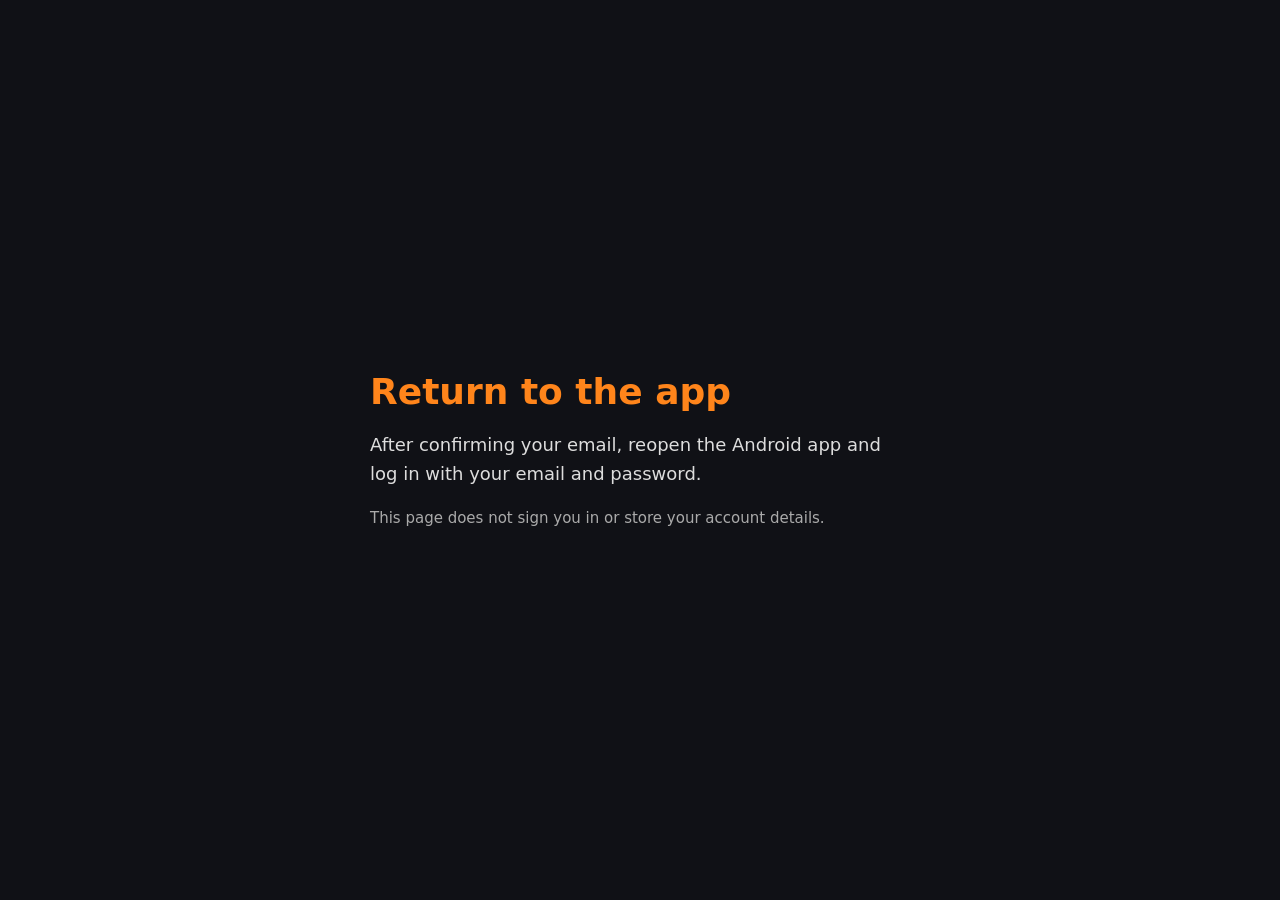
==== docs/index.html @ 3f8cbc19 "Add private confirmation return page for mobile signup" ====
<!doctype html>
<html lang="en">
<head>
  <meta charset="utf-8">
  <meta name="viewport" content="width=device-width,initial-scale=1">
  <meta name="referrer" content="no-referrer">
  <meta http-equiv="Content-Security-Policy" content="default-src 'none'; style-src 'unsafe-inline'; script-src 'self'; base-uri 'none'; form-action 'none'">
  <title>Return to the app</title>
  <script src="return.js"></script>
  <style>
    :root{color-scheme:dark;font:18px/1.6 system-ui,sans-serif;background:#101116;color:#f4f4f5}
    body{margin:0;min-height:100svh;display:grid;place-items:center}
    main{box-sizing:border-box;max-width:34rem;padding:2rem;margin:1rem}
    h1{font-size:2rem;line-height:1.2;margin:0 0 1rem;color:#ff851b}
    p{margin:1rem 0;color:#ddd}small{display:block;color:#aaa}
  </style>
</head>
<body>
  <main>
    <h1 id="heading">Return to the app</h1>
    <p id="message">After confirming your email, reopen the Android app and log in with your email and password.</p>
    <small id="detail">This page does not sign you in or store your account details.</small>
    <noscript><p>For your privacy, close this tab after opening your confirmation link. If the link expired, request a new email.</p></noscript>
  </main>
</body>
</html>
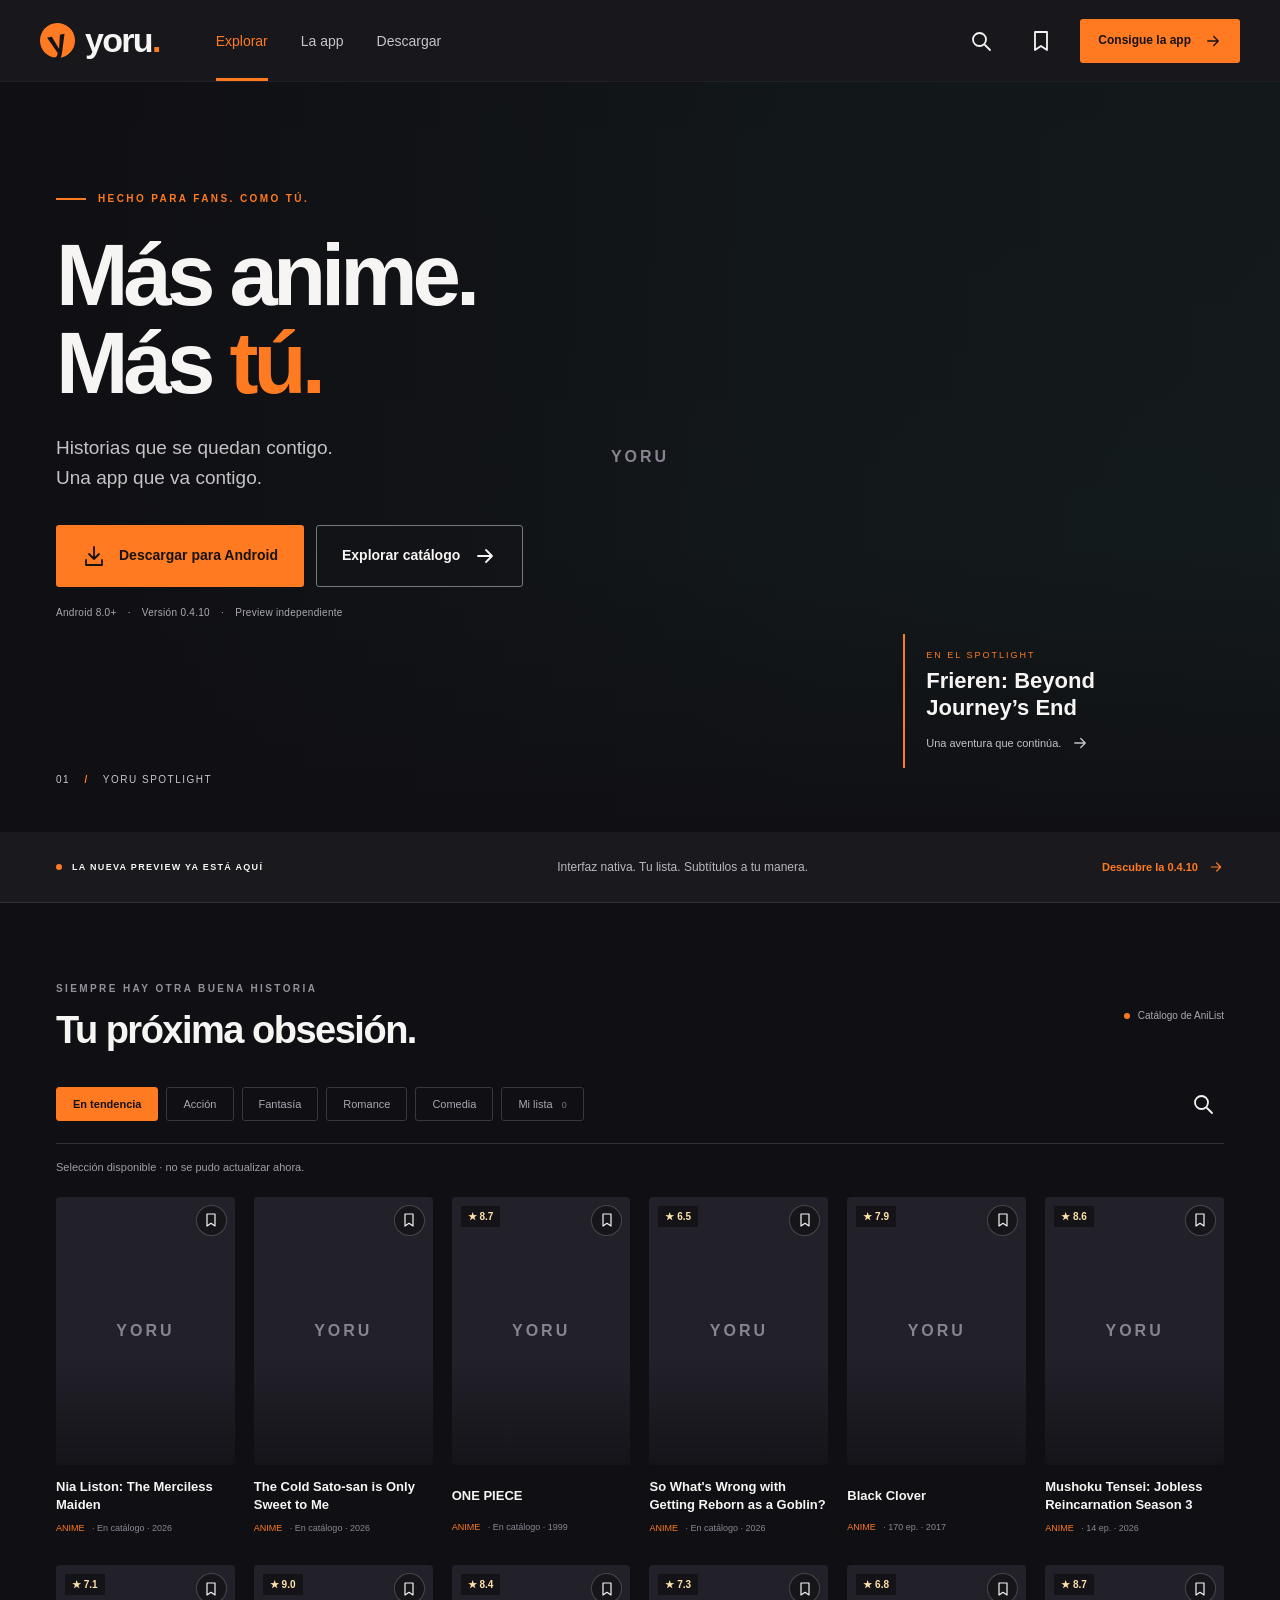
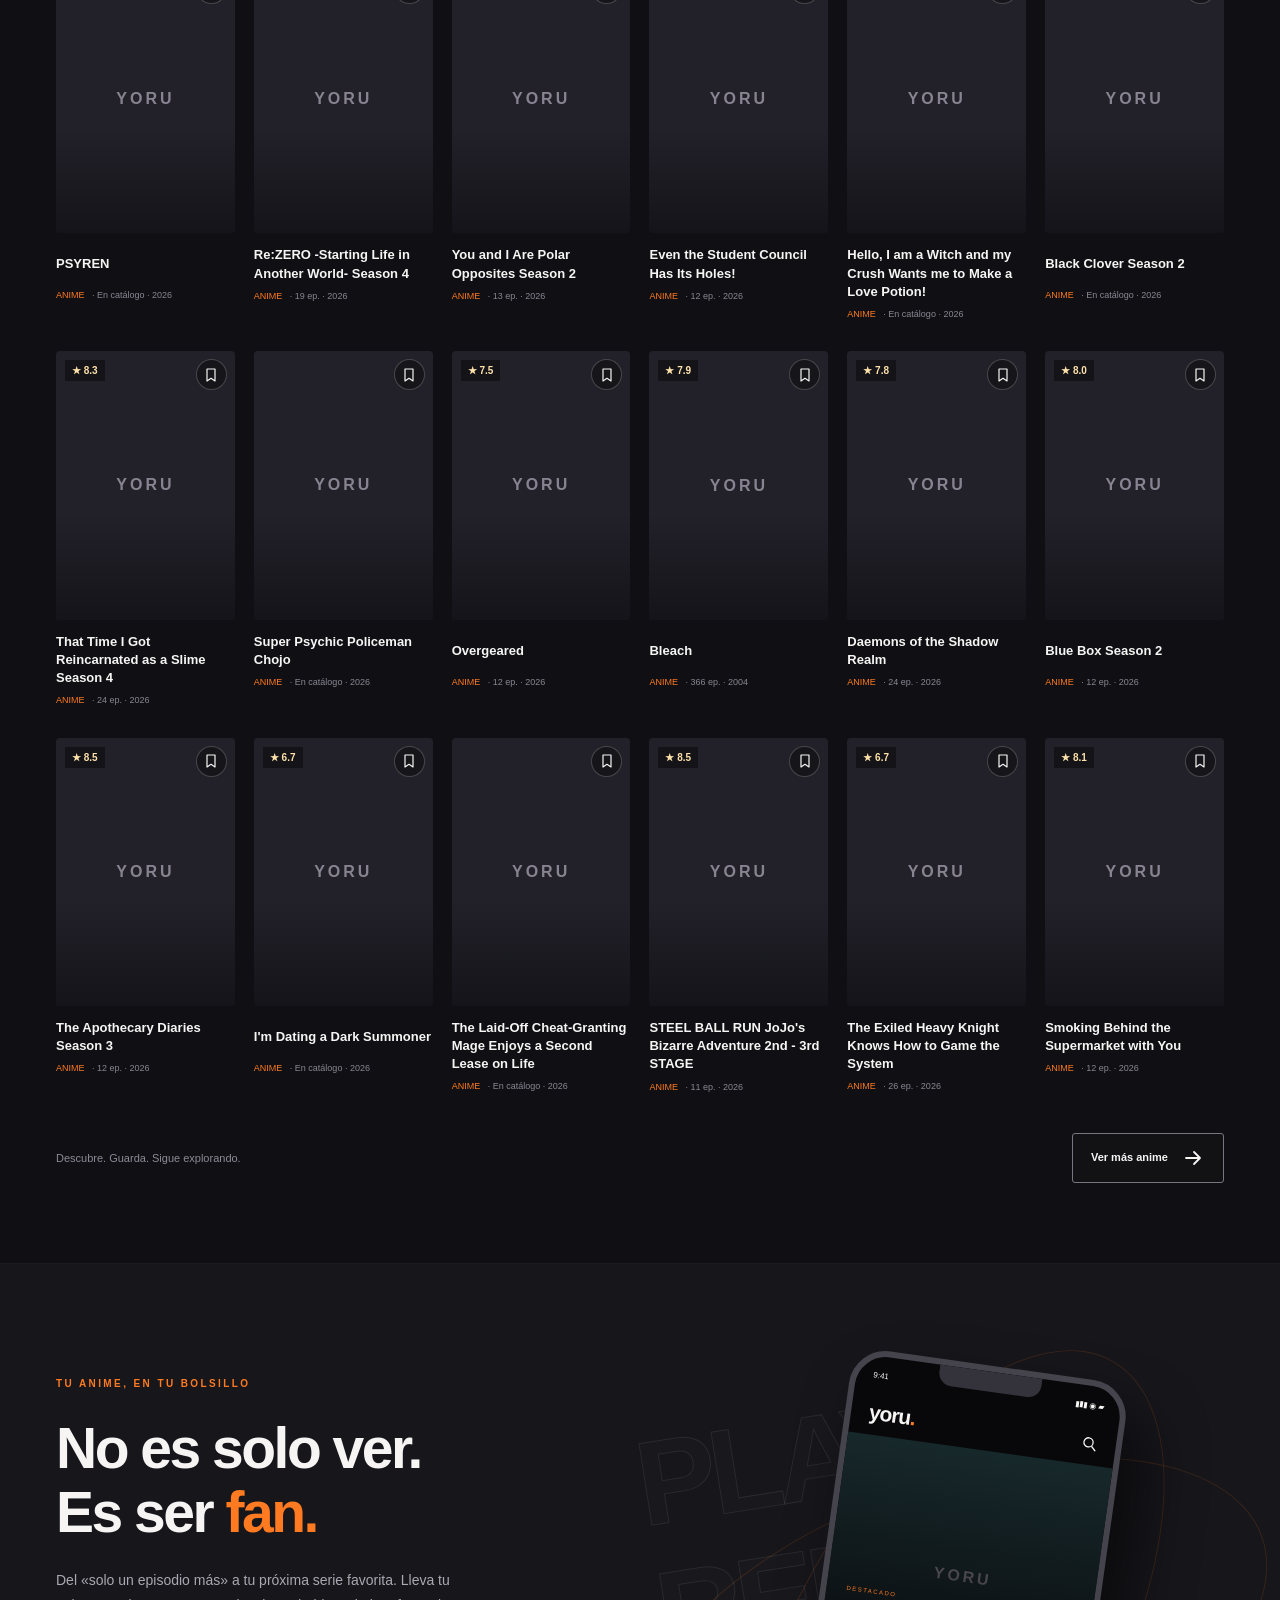
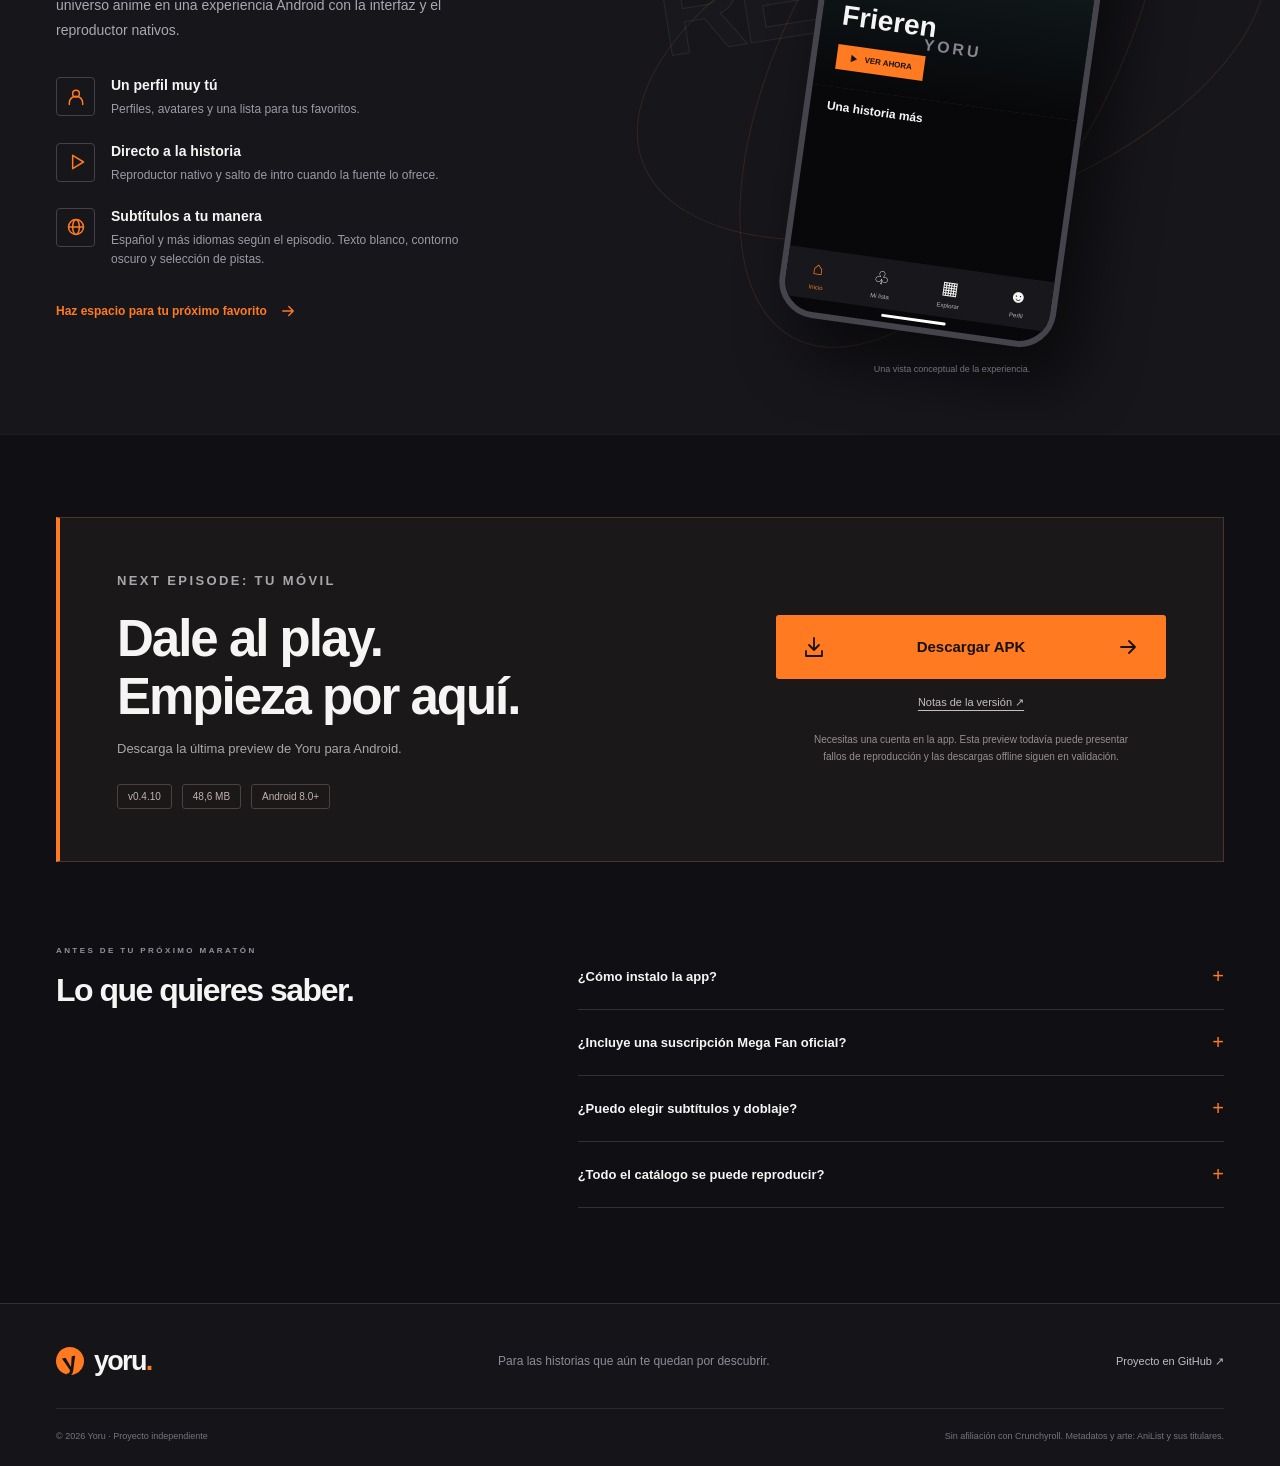
==== commit 497c371b: "Publish Yoru app landing with live catalog and isolated auth return" ====
--- a/docs/index.html
+++ b/docs/index.html
@@ -1,26 +1,24 @@
 <!doctype html>
-<html lang="en">
-<head>
-  <meta charset="utf-8">
-  <meta name="viewport" content="width=device-width,initial-scale=1">
-  <meta name="referrer" content="no-referrer">
-  <meta http-equiv="Content-Security-Policy" content="default-src 'none'; style-src 'unsafe-inline'; script-src 'self'; base-uri 'none'; form-action 'none'">
-  <title>Return to the app</title>
-  <script src="return.js"></script>
-  <style>
-    :root{color-scheme:dark;font:18px/1.6 system-ui,sans-serif;background:#101116;color:#f4f4f5}
-    body{margin:0;min-height:100svh;display:grid;place-items:center}
-    main{box-sizing:border-box;max-width:34rem;padding:2rem;margin:1rem}
-    h1{font-size:2rem;line-height:1.2;margin:0 0 1rem;color:#ff851b}
-    p{margin:1rem 0;color:#ddd}small{display:block;color:#aaa}
-  </style>
-</head>
-<body>
-  <main>
-    <h1 id="heading">Return to the app</h1>
-    <p id="message">After confirming your email, reopen the Android app and log in with your email and password.</p>
-    <small id="detail">This page does not sign you in or store your account details.</small>
-    <noscript><p>For your privacy, close this tab after opening your confirmation link. If the link expired, request a new email.</p></noscript>
-  </main>
-</body>
-</html>
+<html lang="es"><head>
+<meta charset="utf-8"><meta name="viewport" content="width=device-width,initial-scale=1"><meta name="referrer" content="no-referrer">
+<meta http-equiv="Content-Security-Policy" content="default-src 'none'; style-src 'self'; script-src 'self'; img-src 'self' https://s4.anilist.co https://s3.anilist.co; connect-src 'self' https://graphql.anilist.co; base-uri 'none'; form-action 'none'; object-src 'none'">
+<meta name="description" content="Descubre Yoru: catálogo de anime, tus próximas historias y la descarga de la app Android. Una experiencia hecha para fans."><meta name="theme-color" content="#101014">
+<title>Yoru — Más anime. Más tú.</title><script src="return.js?v=4"></script><link rel="stylesheet" href="landing.css?v=1"><script src="landing.js?v=1" defer></script></head><body>
+<svg class="defs" xmlns="http://www.w3.org/2000/svg" aria-hidden="true"><defs>
+<symbol id="arrow" viewBox="0 0 24 24"><path d="M5 12h14M13 6l6 6-6 6"/></symbol><symbol id="download" viewBox="0 0 24 24"><path d="M12 3v12m-5-5 5 5 5-5M4 16v5h16v-5"/></symbol><symbol id="search" viewBox="0 0 24 24"><circle cx="10.5" cy="10.5" r="6.5"/><path d="m16 16 5 5"/></symbol><symbol id="bookmark" viewBox="0 0 24 24"><path d="M6 3h12v18l-6-4-6 4z"/></symbol><symbol id="play" viewBox="0 0 24 24"><path d="m8 4 13 8-13 8z"/></symbol><symbol id="close" viewBox="0 0 24 24"><path d="m6 6 12 12M6 18 18 6"/></symbol><symbol id="globe" viewBox="0 0 24 24"><circle cx="12" cy="12" r="9"/><ellipse cx="12" cy="12" rx="4" ry="9"/><path d="M3 12h18"/></symbol><symbol id="user" viewBox="0 0 24 24"><circle cx="12" cy="8" r="4"/><path d="M4 21v-2a8 8 0 0 1 16 0v2"/></symbol></defs></svg>
+<section id="auth-return" class="auth-return" hidden><a class="brand" href="./"><span class="mark">y</span>yoru<span>.</span></a><h1 id="heading">Return to the app</h1><p id="message">After confirming your email, reopen the Android app and log in with your email and password.</p><small id="detail">This page does not sign you in or store your account details.</small><a class="button primary" href="./">Ir a la web <svg><use href="#arrow"/></svg></a></section>
+<div id="site"><a class="skip" href="#catalogo">Saltar al catálogo</a>
+<header class="topbar"><div class="nav-shell"><a class="brand" href="#inicio" aria-label="Yoru, inicio"><span class="mark">y</span>yoru<span>.</span></a><nav aria-label="Navegación principal"><a class="active" href="#catalogo">Explorar</a><a href="#experiencia">La app</a><a href="#descarga">Descargar</a></nav><div class="nav-actions"><button class="icon-button" id="open-search" aria-label="Buscar anime"><svg><use href="#search"/></svg></button><button class="icon-button" id="open-list" aria-label="Ver mi lista"><svg><use href="#bookmark"/></svg></button><a class="button primary small nav-download" href="#descarga">Consigue la app <svg><use href="#arrow"/></svg></a></div></div></header>
+<main><section class="hero" id="inicio" aria-labelledby="hero-heading"><img id="hero-art" class="hero-art" alt="" fetchpriority="high" hidden><div class="hero-shade"></div><div class="container hero-content"><p class="eyebrow"><span class="orange-line"></span> HECHO PARA FANS. COMO TÚ.</p><h1 id="hero-heading">Más anime.<br>Más <span>tú.</span></h1><p class="hero-copy">Historias que se quedan contigo.<br>Una app que va contigo.</p><div class="hero-actions"><a class="button primary" href="#descarga"><svg><use href="#download"/></svg> Descargar para Android</a><a class="button outline" href="#catalogo">Explorar catálogo <svg><use href="#arrow"/></svg></a></div><p class="hero-note">Android 8.0+ <span>·</span> Versión 0.4.10 <span>·</span> Preview independiente</p></div><button class="featured" id="featured-title" aria-label="Ver anime destacado"><span>EN EL SPOTLIGHT</span><strong id="featured-name">Frieren: Beyond Journey’s End</strong><small>Una aventura que continúa. <svg><use href="#arrow"/></svg></small></button><span class="hero-index" aria-hidden="true">01 <b>/</b> YORU SPOTLIGHT</span></section>
+<div class="release-strip"><div class="container release-inner"><span class="release-label"><i class="dot"></i> LA NUEVA PREVIEW YA ESTÁ AQUÍ</span><span class="release-copy">Interfaz nativa. Tu lista. Subtítulos a tu manera.</span><a href="#descarga">Descubre la 0.4.10 <svg><use href="#arrow"/></svg></a></div></div>
+<section class="container catalog" id="catalogo" aria-labelledby="catalog-heading"><div class="section-top"><div><p class="eyebrow muted">SIEMPRE HAY OTRA BUENA HISTORIA</p><h2 id="catalog-heading">Tu próxima obsesión.</h2></div><span class="live-label"><i class="dot"></i> Catálogo de AniList</span></div><div class="catalog-toolbar"><div class="filters" role="group" aria-label="Filtrar catálogo"><button class="filter selected" data-filter="" aria-pressed="true">En tendencia</button><button class="filter" data-filter="Action" aria-pressed="false">Acción</button><button class="filter" data-filter="Fantasy" aria-pressed="false">Fantasía</button><button class="filter" data-filter="Romance" aria-pressed="false">Romance</button><button class="filter" data-filter="Comedy" aria-pressed="false">Comedia</button><button class="filter" data-filter="saved" aria-pressed="false">Mi lista <span id="saved-count">0</span></button></div><button class="icon-button" id="catalog-search" aria-label="Buscar en el catálogo"><svg><use href="#search"/></svg></button></div>
+<form id="search-form" class="search-bar" hidden role="search"><svg><use href="#search"/></svg><label class="sr-only" for="search-input">Nombre del anime</label><input id="search-input" placeholder="Naruto, Black Clover, tu próximo favorito…" type="search" maxlength="120" autocomplete="off"><button class="button primary small" type="submit">Buscar</button><button class="icon-button" type="button" id="clear-search" aria-label="Cerrar búsqueda"><svg><use href="#close"/></svg></button></form>
+<p id="catalog-status" class="catalog-status" role="status" aria-live="polite">Cargando la selección…</p><div class="anime-grid" id="anime-grid"></div><div class="catalog-bottom"><span>Descubre. Guarda. Sigue explorando.</span><button class="button outline" id="load-more" hidden>Ver más anime <svg><use href="#arrow"/></svg></button></div><noscript><p>Activa JavaScript para explorar el catálogo. Puedes descargar la APK más abajo.</p></noscript></section>
+<section class="app-section" id="experiencia" aria-labelledby="app-heading"><div class="container app-layout"><div class="app-copy"><p class="eyebrow">TU ANIME, EN TU BOLSILLO</p><h2 id="app-heading">No es solo ver.<br>Es ser <span>fan.</span></h2><p>Del «solo un episodio más» a tu próxima serie favorita. Lleva tu universo anime en una experiencia Android con la interfaz y el reproductor nativos.</p><div class="feature-list"><div><span class="feature-icon"><svg><use href="#user"/></svg></span><div><h3>Un perfil muy tú</h3><p>Perfiles, avatares y una lista para tus favoritos.</p></div></div><div><span class="feature-icon"><svg><use href="#play"/></svg></span><div><h3>Directo a la historia</h3><p>Reproductor nativo y salto de intro cuando la fuente lo ofrece.</p></div></div><div><span class="feature-icon"><svg><use href="#globe"/></svg></span><div><h3>Subtítulos a tu manera</h3><p>Español y más idiomas según el episodio. Texto blanco, contorno oscuro y selección de pistas.</p></div></div></div><a class="text-link" href="#descarga">Haz espacio para tu próximo favorito <svg><use href="#arrow"/></svg></a></div>
+<div class="app-visual"><span class="orbit one"></span><span class="orbit two"></span><div class="visual-word" aria-hidden="true">PLAY<br>REPEAT</div><div class="phone"><div class="notch"></div><div class="phone-status"><span>9:41</span><span>▮▮▮ ◉ ▰</span></div><div class="phone-header"><b>yoru<span>.</span></b><svg><use href="#search"/></svg></div><div class="phone-hero"><img id="phone-art" alt="" loading="lazy" hidden><div><small>DESTACADO</small><h3>Frieren</h3><span class="phone-play"><svg><use href="#play"/></svg> VER AHORA</span></div></div><div class="phone-library"><h4>Una historia más</h4><div id="phone-posters"></div></div><div class="phone-nav"><span class="phone-selected">⌂<small>Inicio</small></span><span>♧<small>Mi lista</small></span><span>▦<small>Explorar</small></span><span>☻<small>Perfil</small></span></div><div class="phone-home"></div></div><span class="visual-caption">Una vista conceptual de la experiencia.</span></div></div></section>
+<section class="container download-section" id="descarga" aria-labelledby="download-heading"><div class="download-panel"><div><p class="eyebrow">NEXT EPISODE: TU MÓVIL</p><h2 id="download-heading">Dale al play.<br>Empieza por aquí.</h2><p>Descarga la última preview de Yoru para Android.</p><div class="download-spec"><span>v0.4.10</span><span>48,6 MB</span><span>Android 8.0+</span></div></div><div class="download-actions"><a class="button primary download-apk" href="https://github.com/greenman9909-cmd/Spa-Ripper-Apk-Symbiot/releases/download/v0.4.10-native-preview/Original-UI-AniPM-v0.4.10.apk"><svg><use href="#download"/></svg> Descargar APK <svg><use href="#arrow"/></svg></a><a class="release-link" href="https://github.com/greenman9909-cmd/Spa-Ripper-Apk-Symbiot/releases/tag/v0.4.10-native-preview" target="_blank" rel="noopener noreferrer">Notas de la versión ↗</a><p>Necesitas una cuenta en la app. Esta preview todavía puede presentar fallos de reproducción y las descargas offline siguen en validación.</p></div></div></section>
+<section class="faq container" aria-labelledby="faq-heading"><div><p class="eyebrow muted">ANTES DE TU PRÓXIMO MARATÓN</p><h2 id="faq-heading">Lo que quieres saber.</h2></div><div class="faq-list"><details><summary>¿Cómo instalo la app?<span>+</span></summary><p>Descarga la APK y ábrela desde tu Android. Las versiones anteriores de esta misma preview se pueden actualizar conservando tus datos. La firma es independiente y no sustituye una instalación oficial.</p></details><details><summary>¿Incluye una suscripción Mega Fan oficial?<span>+</span></summary><p>No. Yoru es un proyecto independiente y no concede una suscripción ni beneficios de Crunchyroll. La experiencia de perfiles, listas y reproductor pertenece a esta preview.</p></details><details><summary>¿Puedo elegir subtítulos y doblaje?<span>+</span></summary><p>La app muestra las pistas que proporciona cada fuente. Prefiere hard subs del idioma seleccionado cuando existen y permite pistas separadas. El estilo de los subtítulos incrustados en el vídeo no se puede cambiar.</p></details><details><summary>¿Todo el catálogo se puede reproducir?<span>+</span></summary><p>El catálogo web muestra información de AniList y no garantiza que exista una fuente de vídeo para cada título. La disponibilidad depende del proveedor; la preview aún necesita pruebas de reproducción y descargas.</p></details></div></section></main>
+<footer><div class="container footer-top"><a class="brand" href="#inicio"><span class="mark">y</span>yoru<span>.</span></a><p>Para las historias que aún te quedan por descubrir.</p><a href="https://github.com/greenman9909-cmd/Spa-Ripper-Apk-Symbiot" target="_blank" rel="noopener noreferrer">Proyecto en GitHub ↗</a></div><div class="container footer-bottom"><span>© 2026 Yoru · Proyecto independiente</span><span>Sin afiliación con Crunchyroll. Metadatos y arte: AniList y sus titulares.</span></div></footer>
+<nav class="mobile-nav" aria-label="Navegación móvil"><a href="#inicio"><svg><use href="#play"/></svg>Inicio</a><a href="#catalogo"><svg><use href="#search"/></svg>Explorar</a><button id="mobile-list"><svg><use href="#bookmark"/></svg>Mi lista</button><a href="#descarga"><svg><use href="#download"/></svg>La app</a></nav></div>
+<dialog id="anime-dialog" aria-labelledby="dialog-title"><button class="icon-button dialog-close" id="close-dialog" aria-label="Cerrar detalles"><svg><use href="#close"/></svg></button><img id="dialog-cover" alt=""><div class="dialog-copy"><p class="eyebrow">TU PRÓXIMA HISTORIA</p><h2 id="dialog-title"></h2><p id="dialog-meta" class="dialog-meta"></p><div id="dialog-genres" class="genre-tags"></div><p id="dialog-description"></p><div class="dialog-actions"><a class="button primary" href="#descarga" id="dialog-download">Descargar la app <svg><use href="#arrow"/></svg></a><button class="button outline" id="dialog-save"><svg><use href="#bookmark"/></svg><span>Guardar en mi lista</span></button></div><small>Ficha de catálogo. La disponibilidad de vídeo se comprueba en la app.</small></div></dialog><div id="toast" class="toast" role="status" aria-live="polite" hidden></div>
+</body></html>
--- a/docs/landing.css
+++ b/docs/landing.css
@@ -0,0 +1,5 @@
+:root{color-scheme:dark;--bg:#101014;--orange:#ff7a20;--line:#303037;--muted:#aaa9b2;font-family:Arial,Helvetica,sans-serif;color:#f6f5f4;background:var(--bg)}*{box-sizing:border-box}html{scroll-behavior:smooth;scroll-padding-top:25px}body{margin:0}button,input{font:inherit}a{color:inherit;text-decoration:none}button{color:inherit;cursor:pointer}button,a{touch-action:manipulation}svg{width:24px;height:24px;fill:none;stroke:currentColor;stroke-width:1.8;stroke-linecap:round;stroke-linejoin:round;flex-shrink:0}img{display:block;max-width:100%}:focus-visible{outline:2px solid var(--orange);outline-offset:5px}[hidden]{display:none!important}.defs,.sr-only{position:absolute;width:1px;height:1px;overflow:hidden;clip:rect(0,0,0,0)}.container{width:min(1360px,calc(100% - 112px));margin-inline:auto}.skip{position:fixed;top:-100px;z-index:99;background:var(--orange);color:#111;padding:14px}.skip:focus{top:12px}.topbar{height:82px;background:#17171c;border-bottom:1px solid #ffffff09;position:relative;z-index:10}.nav-shell{height:100%;width:min(1480px,calc(100% - 80px));margin:auto;display:flex;align-items:center;gap:56px}.brand{display:inline-flex;align-items:center;font-weight:900;font-size:34px;letter-spacing:-1.7px;flex-shrink:0}.brand>span:last-child{color:var(--orange)}.mark{width:35px;height:35px;background:var(--orange);color:#141418;border-radius:50%;font-size:33px;letter-spacing:-3px;display:grid;place-items:center;margin-right:10px;padding:0 4px 7px 0;transform:rotate(-13deg)}.topbar nav{display:flex;gap:33px;height:100%;align-items:center;font-size:14px}.topbar nav a{height:100%;display:flex;align-items:center;color:#c5c4cc;position:relative}.topbar nav a:hover{color:white}.topbar nav .active{color:var(--orange)}.active:after{content:'';position:absolute;bottom:0;left:0;right:0;height:3px;background:var(--orange)}.nav-actions{display:flex;align-items:center;gap:18px;margin-left:auto}.icon-button{border:0;background:transparent;display:grid;place-items:center;width:42px;height:42px;border-radius:50%}.icon-button:hover{background:#ffffff0c;color:var(--orange)}.button{display:inline-flex;align-items:center;justify-content:center;gap:13px;padding:18px 25px;min-height:57px;font-size:14px;font-weight:800;line-height:1.2;border:1px solid transparent;border-radius:3px;transition:background .18s,transform .18s}.button:hover{transform:translateY(-2px)}.primary{color:#171310;background:var(--orange)}.primary:hover{background:#ff9850}.outline{border-color:#77777f;background:#14141866;color:#f6f5f4}.outline:hover{background:#29292e}.small{padding:12px 17px;min-height:43px;font-size:12px}.small svg{width:18px;height:18px}.hero{min-height:665px;height:min(750px,calc(100svh - 82px));position:relative;overflow:hidden;isolation:isolate;background:#131b1c}.hero-art{position:absolute;inset:0;width:100%;height:100%;object-fit:cover;object-position:72% center;z-index:-3}.hero-shade{position:absolute;inset:0;z-index:-2;background:linear-gradient(90deg,#101014 0%,#101014ed 14%,#101014be 33%,#10101440 63%,#1010140a 100%),linear-gradient(0deg,#101014 0%,transparent 38%,#10101426 100%)}.hero-content{padding-top:108px}.eyebrow{font-size:10px;font-weight:800;letter-spacing:2.4px;line-height:1.7;margin:0 0 24px;color:var(--orange);display:flex;align-items:center;gap:12px}.orange-line{width:30px;height:2px;background:var(--orange)}.hero h1{font-size:clamp(70px,6.8vw,104px);font-weight:900;line-height:1.01;letter-spacing:-5px;margin:0 0 26px}.hero h1 span{color:var(--orange)}.hero-copy{font-size:19px;line-height:1.6;color:#c4c3c6;margin-bottom:31px}.hero-actions{display:flex;gap:12px;flex-wrap:wrap}.hero-note{font-size:10px;color:#aaa9b2;margin-top:20px;letter-spacing:.3px}.hero-note span{padding:0 8px}.featured{background:transparent;border:0;text-align:left;position:absolute;right:6%;bottom:64px;max-width:300px;padding:16px 0 16px 21px;border-left:2px solid var(--orange)}.featured>span{font-size:9px;letter-spacing:2px;color:var(--orange);display:block;margin-bottom:8px}.featured strong{font-size:22px;display:block;line-height:1.2}.featured small{font-size:11px;color:#c3c2c8;display:flex;align-items:center;gap:10px;margin-top:13px}.featured svg{width:18px;height:18px}.hero-index{position:absolute;bottom:47px;left:56px;font-size:10px;letter-spacing:1.5px;color:#c7c7cb}.hero-index b{color:var(--orange);margin:0 10px}.release-strip{border-bottom:1px solid var(--line);background:#1a191d}.release-inner{display:flex;align-items:center;justify-content:space-between;gap:24px;min-height:70px;font-size:12px}.release-label{font-size:9px;font-weight:800;letter-spacing:1.3px;display:flex;align-items:center;gap:10px}.dot{display:inline-block;width:6px;height:6px;border-radius:50%;background:var(--orange);flex-shrink:0}.release-copy{color:#b9b7c0}.release-inner a{color:var(--orange);display:flex;gap:10px;align-items:center;font-size:11px;font-weight:bold}.release-inner svg{width:16px;height:16px}.catalog{padding:77px 0 80px}.section-top{display:flex;align-items:center;justify-content:space-between;gap:15px}.muted{color:#92919b}.section-top .eyebrow{margin-bottom:12px}h2{font-size:38px;letter-spacing:-1.5px;line-height:1.13;margin:0}.live-label{font-size:10px;display:flex;align-items:center;gap:8px;color:#aaa9b2}.catalog-toolbar{display:flex;justify-content:space-between;align-items:center;gap:12px;margin-top:31px;border-bottom:1px solid var(--line);padding-bottom:18px}.filters{display:flex;gap:8px;flex-wrap:wrap;min-width:0}.filter{padding:10px 16px;border:1px solid #39383f;color:#a8a6b2;border-radius:3px;background:transparent;font-size:11px;white-space:nowrap}.filter:hover{color:white;border-color:#8c8997}.filter.selected{background:var(--orange);border-color:var(--orange);color:#151215;font-weight:800}.filter span{font-size:9px;margin-left:6px;opacity:.7}.catalog-status{font-size:11px;color:#9e9ca7;min-height:16px;margin:17px 0 20px}.anime-grid{display:grid;grid-template-columns:repeat(6,minmax(0,1fr));gap:30px 19px}.anime-card{position:relative;min-width:0}.poster-button{display:block;width:100%;padding:0;border:0;background:#22212a;border-radius:4px;text-align:left;overflow:hidden;aspect-ratio:2/3;position:relative;transition:transform .2s}.poster-button:hover{transform:translateY(-4px)}.poster-button img{width:100%;height:100%;object-fit:cover}.poster-button:after{content:'';position:absolute;inset:60% 0 0;background:linear-gradient(transparent,#0006)}.poster-fallback:before{content:'YORU';position:absolute;inset:0;display:grid;place-items:center;color:#888390;font-weight:900;letter-spacing:3px}.poster-fallback img{visibility:hidden}.score{position:absolute;left:9px;top:9px;background:#101014cc;padding:5px 7px;font-size:10px;color:#ffe2aa;font-weight:bold;z-index:1}.save-button{position:absolute;right:8px;top:8px;border:1px solid #ffffff36;width:31px;height:31px;border-radius:50%;background:#101014b0;display:grid;place-items:center;z-index:2}.save-button svg{width:16px;height:16px}.save-button.saved{background:var(--orange);color:#171310;border-color:var(--orange)}.anime-name{display:block;margin:13px 0 7px;font-size:13px;font-weight:bold;line-height:1.4;min-height:36px;background:none;border:0;padding:0;text-align:left}.anime-meta{color:#888692;font-size:9px;line-height:1.5}.anime-meta span{color:var(--orange);margin-right:5px}.catalog-bottom{display:flex;align-items:center;justify-content:space-between;margin-top:39px;gap:20px}.catalog-bottom>span{font-size:11px;color:#8c8a96}.catalog-bottom .button{padding:12px 18px;min-height:44px;font-size:11px}.button:disabled{opacity:.45;cursor:wait;transform:none}.search-bar{display:flex;align-items:center;gap:15px;margin-top:22px;background:#1c1b22;border:1px solid #4c4a55;border-radius:4px;padding:8px 10px 8px 18px}.search-bar>svg{color:var(--orange);width:20px}.search-bar input{background:transparent;border:0;min-width:0;width:100%;color:white;padding:12px 0;font-size:14px}.app-section{background:#16161b;border-block:1px solid #ffffff06;overflow:hidden}.app-layout{display:grid;grid-template-columns:1fr 1fr;gap:80px;min-height:770px;align-items:center}.app-copy{padding:65px 0}.app-copy h2{font-size:57px;letter-spacing:-2.5px;margin-bottom:23px}.app-copy h2 span{color:var(--orange)}.app-copy>p:not(.eyebrow){font-size:14px;line-height:1.8;color:#aaa8b3;max-width:410px}.feature-list{margin:34px 0 30px;display:grid;gap:23px}.feature-list>div{display:flex;gap:16px}.feature-icon{width:39px;height:39px;border:1px solid #46404a;border-radius:4px;display:grid;place-items:center;color:var(--orange);flex-shrink:0}.feature-icon svg{width:20px;height:20px}.feature-list h3{font-size:14px;margin:0 0 7px}.feature-list p{font-size:12px;color:#9d9aa7;line-height:1.6;margin:0;max-width:360px}.text-link{font-size:12px;color:var(--orange);display:inline-flex;align-items:center;gap:12px;font-weight:bold}.text-link svg{width:18px}.app-visual{position:relative;display:grid;place-items:center;min-height:760px}.visual-word{position:absolute;left:-35px;top:115px;font-size:120px;color:#ffffff03;-webkit-text-stroke:1px #ffffff15;font-weight:900;line-height:1.1;letter-spacing:-7px;transform:rotate(-9deg)}.orbit{position:absolute;border:1px solid #ff7a2026;border-radius:50%}.orbit.one{width:660px;height:330px;transform:rotate(-20deg)}.orbit.two{width:320px;height:660px;transform:rotate(29deg)}.phone{position:relative;width:279px;height:572px;transform:rotate(8deg);border:6px solid #45444d;border-radius:37px;background:#08080a;box-shadow:24px 35px 60px #0008;overflow:hidden}.notch{position:absolute;top:0;left:82px;right:82px;height:20px;background:#34333b;border-radius:0 0 13px 13px;z-index:3}.phone-status{display:flex;justify-content:space-between;padding:15px 17px 11px;font-size:8px}.phone-header{display:flex;justify-content:space-between;align-items:center;padding:10px 18px}.phone-header b{font-size:21px;letter-spacing:-1px}.phone-header b span{color:var(--orange)}.phone-header svg{width:17px;height:17px}.phone-hero{height:255px;position:relative;overflow:hidden;background:#17282b}.phone-hero img{width:100%;height:100%;object-fit:cover;object-position:65%}.phone-hero:after{content:'';position:absolute;inset:0;background:linear-gradient(transparent,#08080a)}.phone-hero>div{position:absolute;bottom:18px;left:20px;z-index:1}.phone-hero small{font-size:6px;letter-spacing:1.5px;color:var(--orange)}.phone-hero h3{font-size:28px;margin:6px 0 13px}.phone-play{display:inline-flex;align-items:center;gap:7px;background:var(--orange);padding:8px 12px;color:#111;font-size:8px;font-weight:800}.phone-play svg{width:9px;height:9px;fill:currentColor}.phone-library{padding:2px 17px}.phone-library h4{font-size:12px;margin:10px 0}.phone-library>div{display:flex;gap:8px;height:121px;overflow:hidden}.phone-library img{width:73px;object-fit:cover;border-radius:2px}.phone-nav{position:absolute;bottom:13px;left:0;right:0;background:#17171c;display:flex;justify-content:space-around;padding:9px 0;font-size:18px}.phone-nav span{display:grid;text-align:center;gap:4px}.phone-nav small{font-size:6px;color:#bbb}.phone-selected,.phone-selected small{color:var(--orange)}.phone-home{position:absolute;bottom:5px;left:100px;width:65px;height:3px;background:white;border-radius:4px}.visual-caption{position:absolute;bottom:55px;font-size:9px;color:#74717f}.download-section{padding:82px 0}.download-panel{border:1px solid #4c3527;border-left:4px solid var(--orange);background:#1b1819;padding:52px 57px;display:grid;grid-template-columns:1fr 390px;align-items:center;gap:50px}.download-panel .eyebrow{margin-bottom:18px}.download-panel h2{font-size:51px;letter-spacing:-2px}.download-panel p{color:#aba6ad;font-size:13px;line-height:1.7}.download-spec{display:flex;gap:10px;margin-top:24px}.download-spec span{font-size:10px;padding:6px 10px;border:1px solid #51403a;color:#c0b3ae;border-radius:3px}.download-apk{display:flex;justify-content:space-between;font-size:15px;min-height:64px}.release-link{display:block;font-size:11px;text-align:center;text-decoration:underline;text-underline-offset:4px;margin-top:17px;color:#c6bebc}.download-actions p{font-size:10px;text-align:center;max-width:335px;margin:22px auto 0;color:#978d92}.faq{display:grid;grid-template-columns:1fr 1.4fr;gap:60px;padding-bottom:95px}.faq h2{font-size:32px}.faq .eyebrow{font-size:8px;margin-bottom:14px}.faq-list details{border-bottom:1px solid var(--line)}.faq-list summary{list-style:none;cursor:pointer;font-size:13px;display:flex;justify-content:space-between;align-items:center;gap:16px;padding:21px 0;font-weight:bold}.faq-list summary::-webkit-details-marker{display:none}.faq-list summary span{font-size:20px;color:var(--orange);font-weight:normal}.faq-list details[open] summary span{transform:rotate(45deg)}.faq-list details p{font-size:12px;line-height:1.8;color:#aaa6b2;margin:0 0 22px}footer{border-top:1px solid var(--line);background:#151519;padding:38px 0 22px}.footer-top{display:flex;align-items:center;justify-content:space-between;gap:25px}.footer-top .brand{font-size:27px}.footer-top .mark{width:28px;height:28px;font-size:25px}.footer-top p{font-size:12px;color:#8e8a99}.footer-top>a:last-child{font-size:11px;color:#c1bdc7}.footer-bottom{display:flex;justify-content:space-between;gap:20px;border-top:1px solid #292730;margin-top:28px;padding-top:20px;color:#77727f;font-size:9px;line-height:1.6}.mobile-nav{display:none}.auth-return{max-width:650px;margin:15vh auto;padding:30px}.auth-return h1{color:var(--orange);font-size:36px;margin-top:50px}.auth-return p{line-height:1.7;color:#bbb}.auth-return small{display:block;color:#888;margin-bottom:30px}dialog{background:#1a1920;color:white;border:1px solid #5b5661;border-radius:7px;padding:0;max-width:830px;width:calc(100% - 40px);max-height:88svh;overflow:auto}dialog[open]{display:grid;grid-template-columns:235px 1fr}dialog::backdrop{background:#08070bc9;backdrop-filter:blur(7px)}.dialog-close{position:absolute;right:12px;top:12px;background:#131218b8;z-index:1}.dialog-copy{padding:42px 35px}.dialog-copy .eyebrow{font-size:8px;margin-bottom:12px}.dialog-copy h2{font-size:30px;padding-right:12px}.dialog-meta{font-size:11px;color:#aca6b5;margin:15px 0}.dialog-copy>p:last-of-type{font-size:13px;color:#c2bccb;line-height:1.8;max-height:210px;overflow:auto}.dialog-copy>small{display:block;font-size:9px;color:#928c9b;line-height:1.6;margin-top:20px}.dialog-actions{display:flex;gap:10px;flex-wrap:wrap;margin-top:22px}.dialog-actions .button{font-size:10px;min-height:43px;padding:10px 14px}.dialog-actions svg{width:17px;height:17px}#dialog-cover{height:100%;width:100%;object-fit:cover;min-height:400px}.genre-tags{display:flex;gap:6px;flex-wrap:wrap}.genre-tags span{border:1px solid #514753;color:#beafc1;padding:5px 7px;font-size:9px;border-radius:2px}.toast{position:fixed;bottom:30px;left:50%;transform:translateX(-50%);border:1px solid #6d5140;background:#262020;color:white;padding:14px 24px;z-index:50;font-size:12px;border-radius:4px;text-align:center;width:max-content;max-width:90vw}.empty-catalog{grid-column:1/-1;text-align:center;padding:50px 20px;color:#a8a2b2;font-size:14px}
+@media(max-width:1150px){.container{width:calc(100% - 64px)}.nav-shell{width:calc(100% - 48px);gap:30px}.topbar nav{gap:22px}.hero h1{font-size:85px}.hero-content{padding-top:100px}.featured{right:32px;max-width:235px}.anime-grid{grid-template-columns:repeat(4,minmax(0,1fr))}.app-layout{gap:30px}.app-copy h2{font-size:49px}.download-panel{grid-template-columns:1fr 320px;gap:30px;padding:40px}.release-copy{display:none}}
+@media(max-width:760px){.container{width:calc(100% - 36px)}.topbar{height:69px}.nav-shell{width:calc(100% - 36px)}.brand{font-size:30px}.mark{width:29px;height:29px;font-size:27px}.topbar nav{display:none}.nav-actions{gap:6px}.nav-download{font-size:10px;padding:10px;min-height:38px}.nav-download svg,#open-list{display:none}.hero{height:655px;min-height:655px}.hero-art{object-position:66% center;opacity:.7}.hero-shade{background:linear-gradient(0deg,#101014 1%,#10101470 70%,#10101420),linear-gradient(90deg,#101014d9,transparent)}.hero-content{padding-top:91px}.hero h1{font-size:76px;letter-spacing:-4px}.hero .eyebrow{font-size:8px;margin-bottom:22px}.hero-copy{font-size:16px;margin-bottom:28px}.hero-actions{gap:10px}.hero-actions .button{font-size:11px;padding:15px 17px;min-height:48px}.hero-actions svg{width:18px;height:18px}.hero-note{font-size:8px;line-height:1.8;max-width:320px}.featured{left:19px;right:auto;bottom:28px;max-width:330px;padding:8px 0 8px 15px}.featured strong{font-size:18px}.featured small{font-size:10px;margin-top:7px}.featured>span{font-size:8px}.hero-index{display:none}.release-inner{min-height:64px;gap:12px}.release-label{font-size:7px;letter-spacing:.9px}.release-inner a{font-size:9px;gap:6px}.release-inner svg{width:13px}.catalog{padding:46px 0}.section-top{align-items:flex-start}.section-top .eyebrow{font-size:7px;letter-spacing:1.5px}.section-top h2{font-size:29px;letter-spacing:-1px}.live-label{font-size:8px;white-space:nowrap;padding-top:6px}.catalog-toolbar{margin-top:23px;padding-bottom:13px}.filters{flex-wrap:nowrap;overflow-x:auto;padding-bottom:6px;scrollbar-width:thin}.filter{font-size:10px;padding:9px 13px}#catalog-search{flex-shrink:0;width:31px}.anime-grid{grid-template-columns:repeat(3,minmax(0,1fr));gap:23px 10px}.anime-name{font-size:11px;margin:10px 0 5px}.anime-meta{font-size:8px}.score{font-size:8px;left:6px;top:6px;padding:4px}.save-button{width:25px;height:25px;right:6px;top:6px}.save-button svg{width:13px}.catalog-status{font-size:9px;margin:12px 0 17px}.catalog-bottom{margin-top:27px}.catalog-bottom>span{font-size:9px;max-width:120px;line-height:1.7}.catalog-bottom .button{font-size:10px;padding:10px 13px;gap:7px}.search-bar{gap:8px;padding-left:10px}.search-bar input{font-size:12px}.search-bar>svg{display:none}.app-layout{grid-template-columns:1fr;gap:0}.app-copy{padding:47px 0 0}.app-copy h2{font-size:43px}.app-copy>p:not(.eyebrow){font-size:13px}.app-copy .eyebrow{font-size:8px}.feature-list{gap:20px;margin-top:27px}.app-visual{min-height:660px}.visual-word{left:3px;top:74px;font-size:96px}.phone{transform:rotate(6deg);width:265px;height:552px}.notch{left:78px;right:78px}.phone-library>div{height:112px}.visual-caption{bottom:20px}.download-section{padding:45px 0}.download-panel{grid-template-columns:1fr;padding:30px 24px;gap:27px}.download-panel h2{font-size:39px}.download-panel .eyebrow{font-size:8px}.download-panel p{font-size:12px}.download-actions p{font-size:10px}.download-apk{min-height:56px;font-size:13px}.faq{grid-template-columns:1fr;gap:24px;padding-bottom:48px}.faq h2{font-size:28px}.faq-list summary{font-size:12px;padding:20px 0}footer{padding:28px 0 88px}.footer-top{flex-wrap:wrap;gap:15px}.footer-top p{width:100%;order:3;margin:0;font-size:10px}.footer-top>a:last-child{font-size:10px}.footer-bottom{flex-direction:column;gap:10px;font-size:8px;margin-top:22px}.mobile-nav{display:flex;position:fixed;bottom:0;left:0;right:0;background:#1a1922f7;border-top:1px solid #36313d;padding:10px 5px max(10px,env(safe-area-inset-bottom));z-index:15;justify-content:space-around;backdrop-filter:blur(12px)}.mobile-nav a,.mobile-nav button{display:grid;place-items:center;gap:5px;background:none;border:0;color:#aaa4b5;font-size:8px;width:23%}.mobile-nav svg{width:19px;height:19px}.mobile-nav a:last-child{color:var(--orange)}.toast{bottom:85px;font-size:11px}dialog[open]{grid-template-columns:1fr}#dialog-cover{height:185px;min-height:0;object-position:center 25%}.dialog-copy{padding:25px 22px}.dialog-copy h2{font-size:26px}.dialog-copy>p:last-of-type{max-height:160px}.auth-return{margin:8vh auto;padding:25px}}
+@media(max-width:370px){.nav-download{display:none}.hero h1{font-size:66px}.hero-actions .button{font-size:10px;padding:13px}.section-top{display:block}.live-label{margin-top:13px}.anime-grid{grid-template-columns:repeat(2,minmax(0,1fr))}}
+@media(prefers-reduced-motion:reduce){html{scroll-behavior:auto}*,*:before,*:after{transition:none!important}}
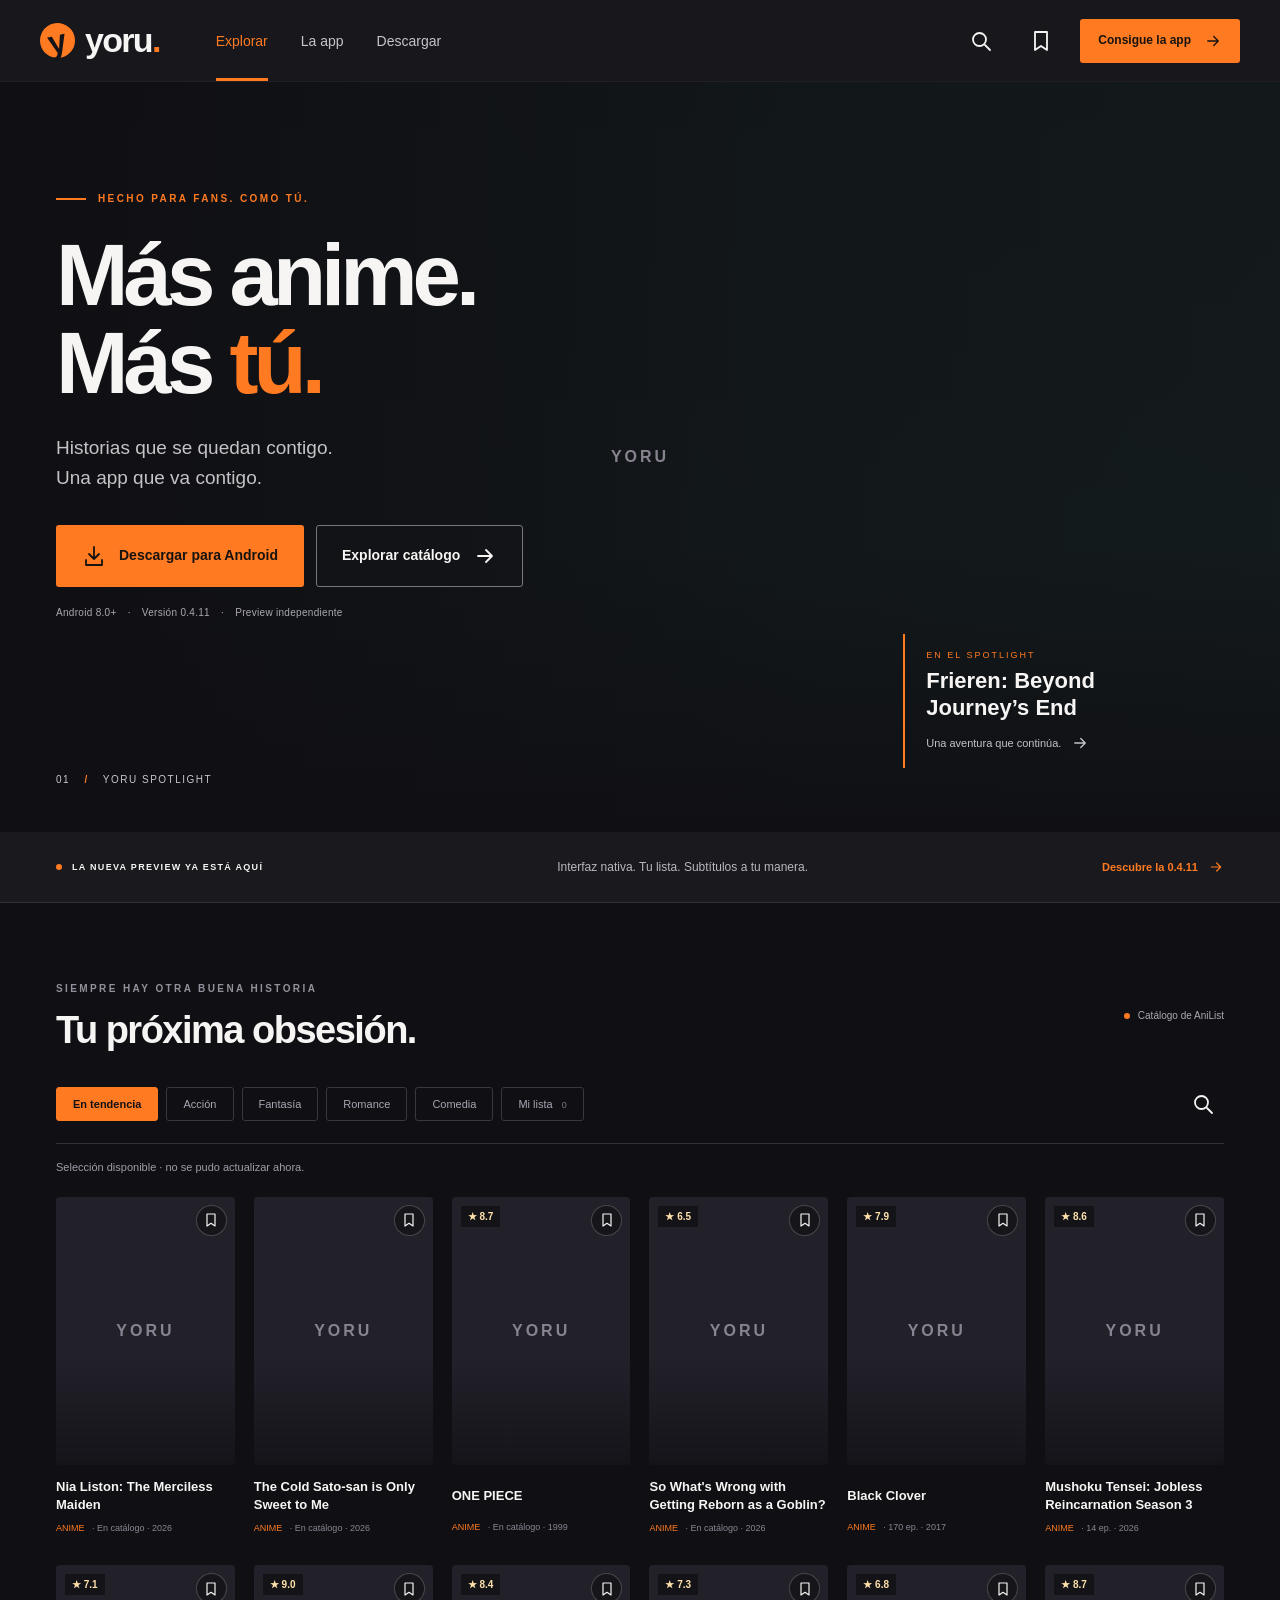
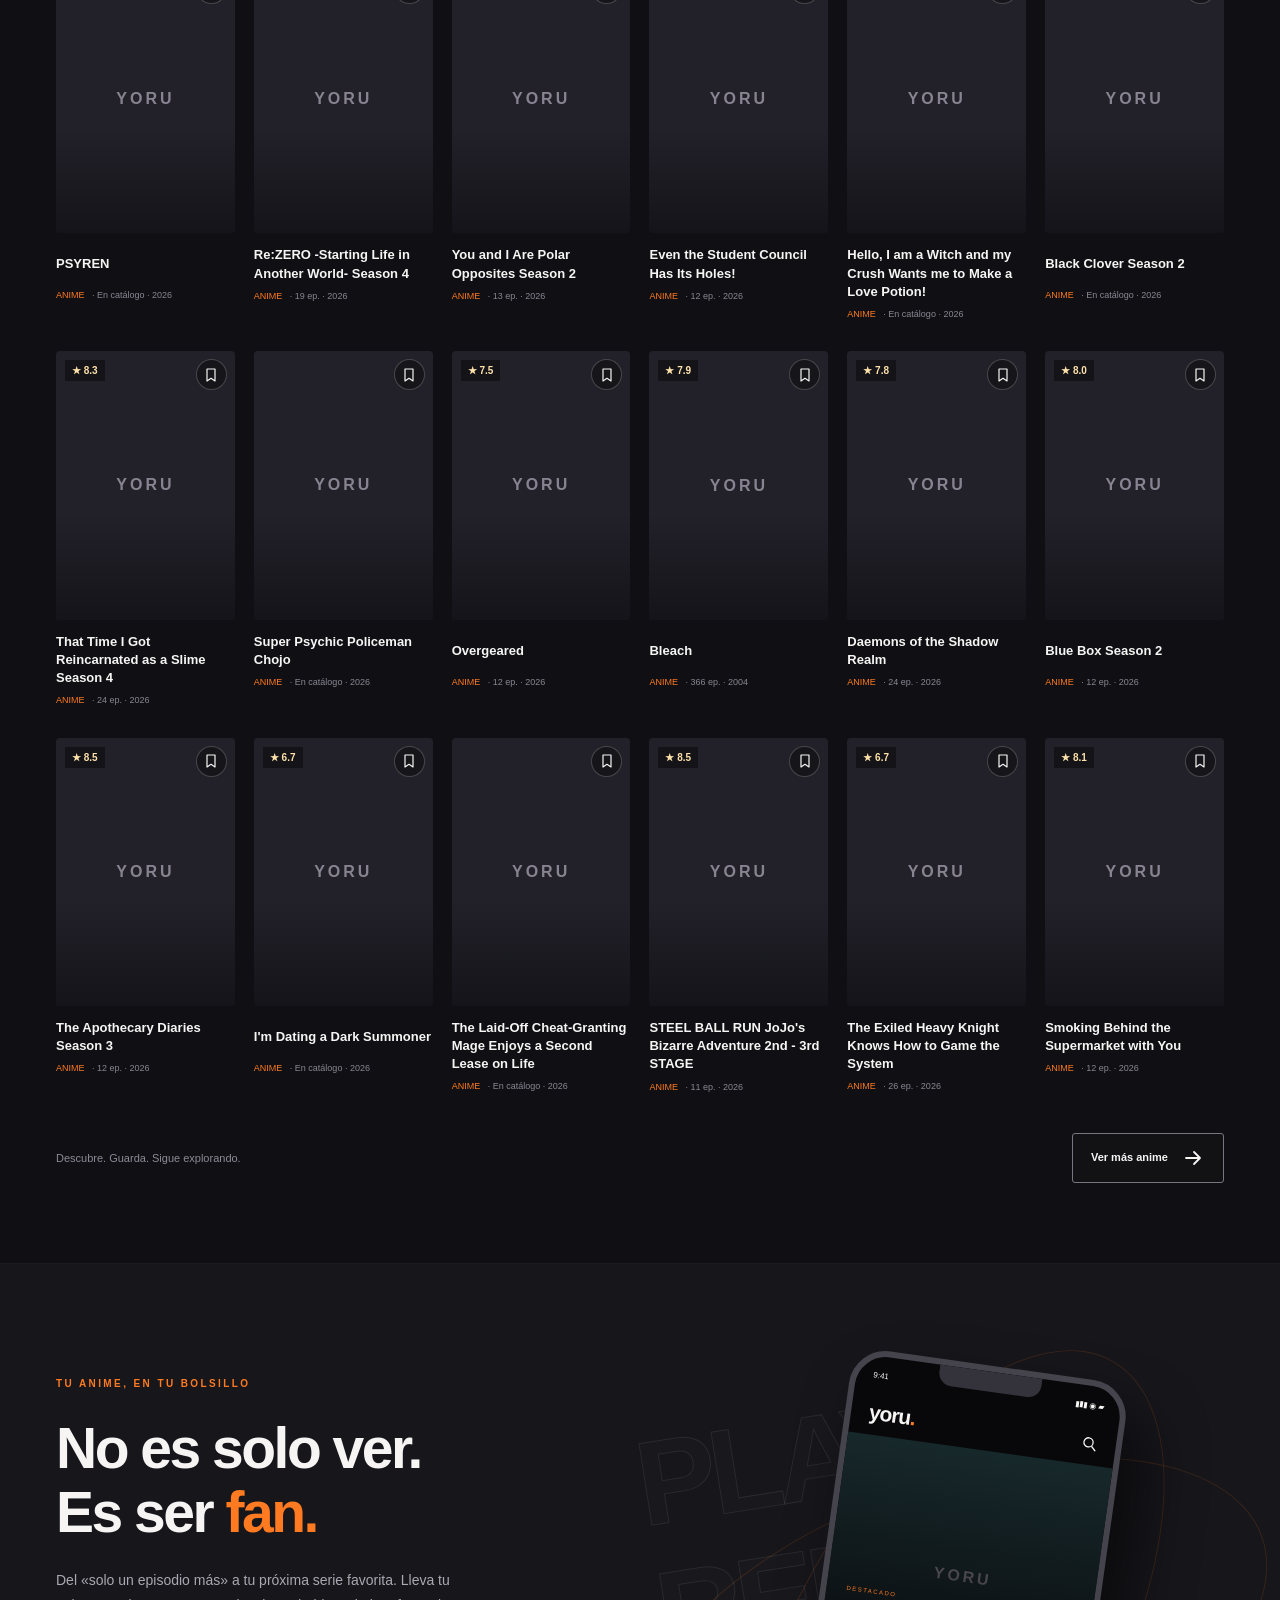
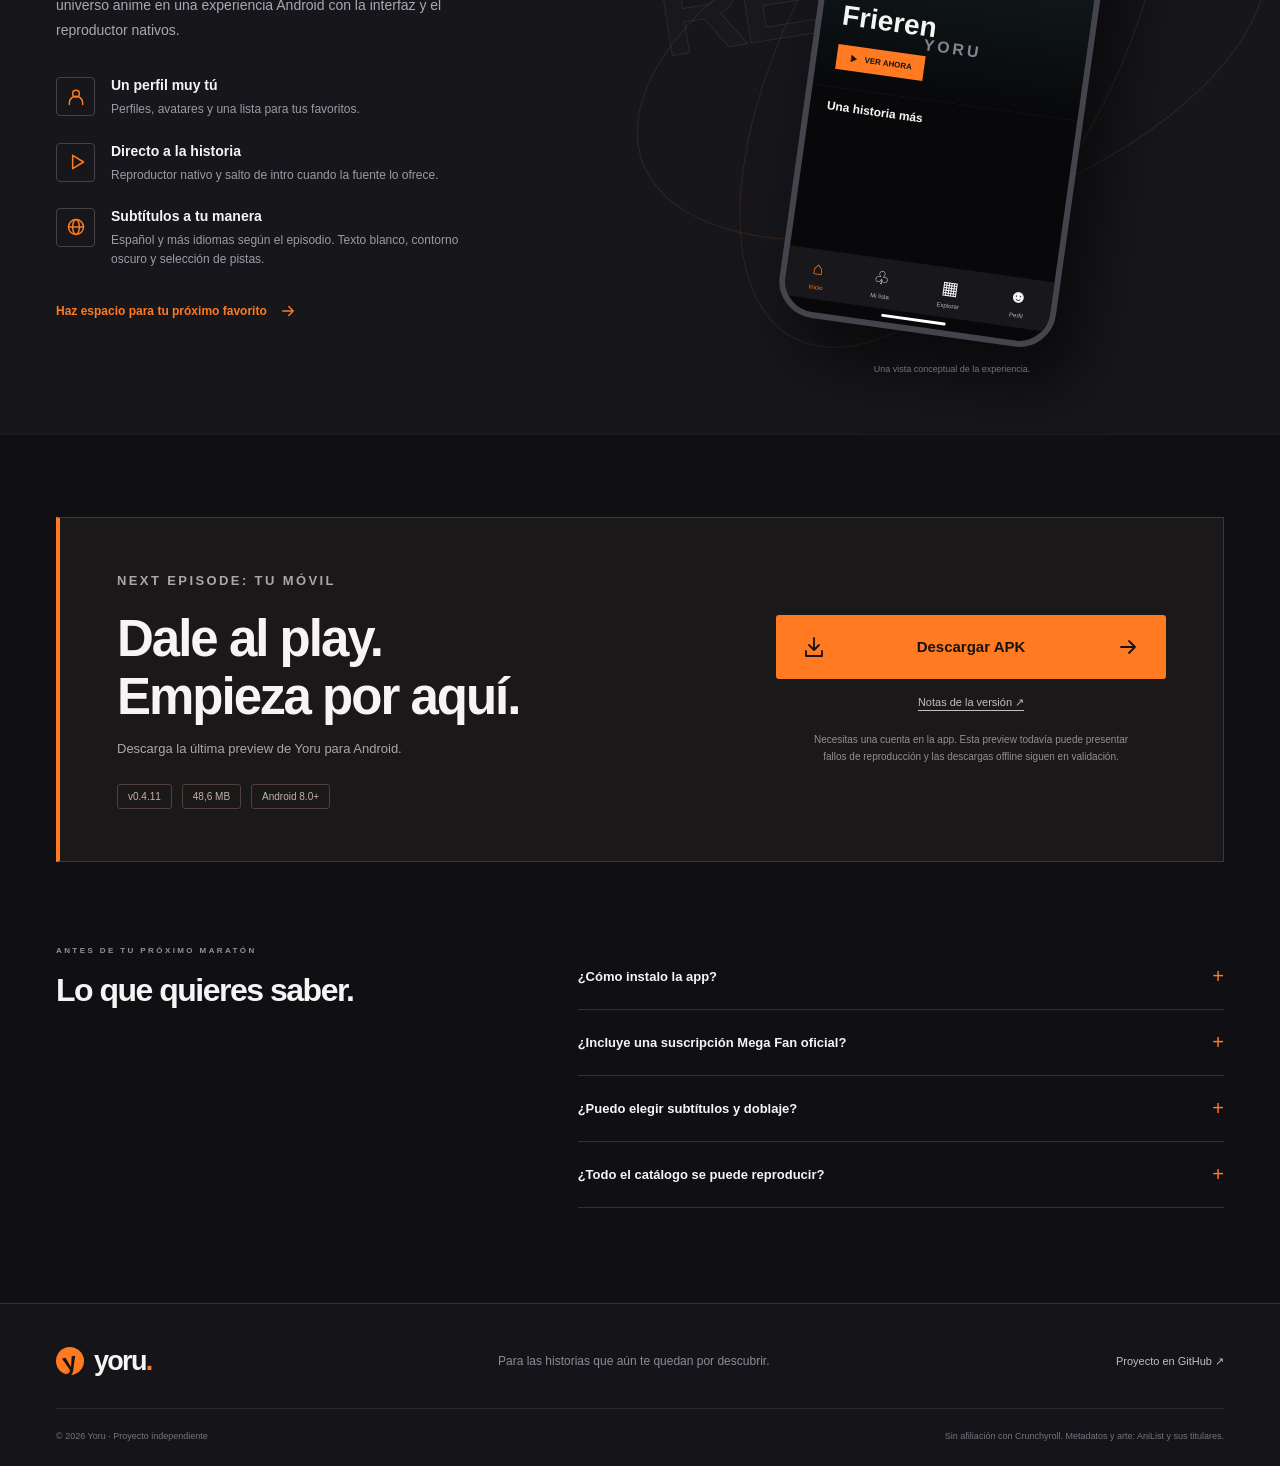
==== commit b14f27bb: "Restore native episode loading with validated hybrid catalog" ====
--- a/docs/index.html
+++ b/docs/index.html
@@ -9,14 +9,14 @@
 <section id="auth-return" class="auth-return" hidden><a class="brand" href="./"><span class="mark">y</span>yoru<span>.</span></a><h1 id="heading">Return to the app</h1><p id="message">After confirming your email, reopen the Android app and log in with your email and password.</p><small id="detail">This page does not sign you in or store your account details.</small><a class="button primary" href="./">Ir a la web <svg><use href="#arrow"/></svg></a></section>
 <div id="site"><a class="skip" href="#catalogo">Saltar al catálogo</a>
 <header class="topbar"><div class="nav-shell"><a class="brand" href="#inicio" aria-label="Yoru, inicio"><span class="mark">y</span>yoru<span>.</span></a><nav aria-label="Navegación principal"><a class="active" href="#catalogo">Explorar</a><a href="#experiencia">La app</a><a href="#descarga">Descargar</a></nav><div class="nav-actions"><button class="icon-button" id="open-search" aria-label="Buscar anime"><svg><use href="#search"/></svg></button><button class="icon-button" id="open-list" aria-label="Ver mi lista"><svg><use href="#bookmark"/></svg></button><a class="button primary small nav-download" href="#descarga">Consigue la app <svg><use href="#arrow"/></svg></a></div></div></header>
-<main><section class="hero" id="inicio" aria-labelledby="hero-heading"><img id="hero-art" class="hero-art" alt="" fetchpriority="high" hidden><div class="hero-shade"></div><div class="container hero-content"><p class="eyebrow"><span class="orange-line"></span> HECHO PARA FANS. COMO TÚ.</p><h1 id="hero-heading">Más anime.<br>Más <span>tú.</span></h1><p class="hero-copy">Historias que se quedan contigo.<br>Una app que va contigo.</p><div class="hero-actions"><a class="button primary" href="#descarga"><svg><use href="#download"/></svg> Descargar para Android</a><a class="button outline" href="#catalogo">Explorar catálogo <svg><use href="#arrow"/></svg></a></div><p class="hero-note">Android 8.0+ <span>·</span> Versión 0.4.10 <span>·</span> Preview independiente</p></div><button class="featured" id="featured-title" aria-label="Ver anime destacado"><span>EN EL SPOTLIGHT</span><strong id="featured-name">Frieren: Beyond Journey’s End</strong><small>Una aventura que continúa. <svg><use href="#arrow"/></svg></small></button><span class="hero-index" aria-hidden="true">01 <b>/</b> YORU SPOTLIGHT</span></section>
-<div class="release-strip"><div class="container release-inner"><span class="release-label"><i class="dot"></i> LA NUEVA PREVIEW YA ESTÁ AQUÍ</span><span class="release-copy">Interfaz nativa. Tu lista. Subtítulos a tu manera.</span><a href="#descarga">Descubre la 0.4.10 <svg><use href="#arrow"/></svg></a></div></div>
+<main><section class="hero" id="inicio" aria-labelledby="hero-heading"><img id="hero-art" class="hero-art" alt="" fetchpriority="high" hidden><div class="hero-shade"></div><div class="container hero-content"><p class="eyebrow"><span class="orange-line"></span> HECHO PARA FANS. COMO TÚ.</p><h1 id="hero-heading">Más anime.<br>Más <span>tú.</span></h1><p class="hero-copy">Historias que se quedan contigo.<br>Una app que va contigo.</p><div class="hero-actions"><a class="button primary" href="#descarga"><svg><use href="#download"/></svg> Descargar para Android</a><a class="button outline" href="#catalogo">Explorar catálogo <svg><use href="#arrow"/></svg></a></div><p class="hero-note">Android 8.0+ <span>·</span> Versión 0.4.11 <span>·</span> Preview independiente</p></div><button class="featured" id="featured-title" aria-label="Ver anime destacado"><span>EN EL SPOTLIGHT</span><strong id="featured-name">Frieren: Beyond Journey’s End</strong><small>Una aventura que continúa. <svg><use href="#arrow"/></svg></small></button><span class="hero-index" aria-hidden="true">01 <b>/</b> YORU SPOTLIGHT</span></section>
+<div class="release-strip"><div class="container release-inner"><span class="release-label"><i class="dot"></i> LA NUEVA PREVIEW YA ESTÁ AQUÍ</span><span class="release-copy">Interfaz nativa. Tu lista. Subtítulos a tu manera.</span><a href="#descarga">Descubre la 0.4.11 <svg><use href="#arrow"/></svg></a></div></div>
 <section class="container catalog" id="catalogo" aria-labelledby="catalog-heading"><div class="section-top"><div><p class="eyebrow muted">SIEMPRE HAY OTRA BUENA HISTORIA</p><h2 id="catalog-heading">Tu próxima obsesión.</h2></div><span class="live-label"><i class="dot"></i> Catálogo de AniList</span></div><div class="catalog-toolbar"><div class="filters" role="group" aria-label="Filtrar catálogo"><button class="filter selected" data-filter="" aria-pressed="true">En tendencia</button><button class="filter" data-filter="Action" aria-pressed="false">Acción</button><button class="filter" data-filter="Fantasy" aria-pressed="false">Fantasía</button><button class="filter" data-filter="Romance" aria-pressed="false">Romance</button><button class="filter" data-filter="Comedy" aria-pressed="false">Comedia</button><button class="filter" data-filter="saved" aria-pressed="false">Mi lista <span id="saved-count">0</span></button></div><button class="icon-button" id="catalog-search" aria-label="Buscar en el catálogo"><svg><use href="#search"/></svg></button></div>
 <form id="search-form" class="search-bar" hidden role="search"><svg><use href="#search"/></svg><label class="sr-only" for="search-input">Nombre del anime</label><input id="search-input" placeholder="Naruto, Black Clover, tu próximo favorito…" type="search" maxlength="120" autocomplete="off"><button class="button primary small" type="submit">Buscar</button><button class="icon-button" type="button" id="clear-search" aria-label="Cerrar búsqueda"><svg><use href="#close"/></svg></button></form>
 <p id="catalog-status" class="catalog-status" role="status" aria-live="polite">Cargando la selección…</p><div class="anime-grid" id="anime-grid"></div><div class="catalog-bottom"><span>Descubre. Guarda. Sigue explorando.</span><button class="button outline" id="load-more" hidden>Ver más anime <svg><use href="#arrow"/></svg></button></div><noscript><p>Activa JavaScript para explorar el catálogo. Puedes descargar la APK más abajo.</p></noscript></section>
 <section class="app-section" id="experiencia" aria-labelledby="app-heading"><div class="container app-layout"><div class="app-copy"><p class="eyebrow">TU ANIME, EN TU BOLSILLO</p><h2 id="app-heading">No es solo ver.<br>Es ser <span>fan.</span></h2><p>Del «solo un episodio más» a tu próxima serie favorita. Lleva tu universo anime en una experiencia Android con la interfaz y el reproductor nativos.</p><div class="feature-list"><div><span class="feature-icon"><svg><use href="#user"/></svg></span><div><h3>Un perfil muy tú</h3><p>Perfiles, avatares y una lista para tus favoritos.</p></div></div><div><span class="feature-icon"><svg><use href="#play"/></svg></span><div><h3>Directo a la historia</h3><p>Reproductor nativo y salto de intro cuando la fuente lo ofrece.</p></div></div><div><span class="feature-icon"><svg><use href="#globe"/></svg></span><div><h3>Subtítulos a tu manera</h3><p>Español y más idiomas según el episodio. Texto blanco, contorno oscuro y selección de pistas.</p></div></div></div><a class="text-link" href="#descarga">Haz espacio para tu próximo favorito <svg><use href="#arrow"/></svg></a></div>
 <div class="app-visual"><span class="orbit one"></span><span class="orbit two"></span><div class="visual-word" aria-hidden="true">PLAY<br>REPEAT</div><div class="phone"><div class="notch"></div><div class="phone-status"><span>9:41</span><span>▮▮▮ ◉ ▰</span></div><div class="phone-header"><b>yoru<span>.</span></b><svg><use href="#search"/></svg></div><div class="phone-hero"><img id="phone-art" alt="" loading="lazy" hidden><div><small>DESTACADO</small><h3>Frieren</h3><span class="phone-play"><svg><use href="#play"/></svg> VER AHORA</span></div></div><div class="phone-library"><h4>Una historia más</h4><div id="phone-posters"></div></div><div class="phone-nav"><span class="phone-selected">⌂<small>Inicio</small></span><span>♧<small>Mi lista</small></span><span>▦<small>Explorar</small></span><span>☻<small>Perfil</small></span></div><div class="phone-home"></div></div><span class="visual-caption">Una vista conceptual de la experiencia.</span></div></div></section>
-<section class="container download-section" id="descarga" aria-labelledby="download-heading"><div class="download-panel"><div><p class="eyebrow">NEXT EPISODE: TU MÓVIL</p><h2 id="download-heading">Dale al play.<br>Empieza por aquí.</h2><p>Descarga la última preview de Yoru para Android.</p><div class="download-spec"><span>v0.4.10</span><span>48,6 MB</span><span>Android 8.0+</span></div></div><div class="download-actions"><a class="button primary download-apk" href="https://github.com/greenman9909-cmd/Spa-Ripper-Apk-Symbiot/releases/download/v0.4.10-native-preview/Original-UI-AniPM-v0.4.10.apk"><svg><use href="#download"/></svg> Descargar APK <svg><use href="#arrow"/></svg></a><a class="release-link" href="https://github.com/greenman9909-cmd/Spa-Ripper-Apk-Symbiot/releases/tag/v0.4.10-native-preview" target="_blank" rel="noopener noreferrer">Notas de la versión ↗</a><p>Necesitas una cuenta en la app. Esta preview todavía puede presentar fallos de reproducción y las descargas offline siguen en validación.</p></div></div></section>
+<section class="container download-section" id="descarga" aria-labelledby="download-heading"><div class="download-panel"><div><p class="eyebrow">NEXT EPISODE: TU MÓVIL</p><h2 id="download-heading">Dale al play.<br>Empieza por aquí.</h2><p>Descarga la última preview de Yoru para Android.</p><div class="download-spec"><span>v0.4.11</span><span>48,6 MB</span><span>Android 8.0+</span></div></div><div class="download-actions"><a class="button primary download-apk" href="https://github.com/greenman9909-cmd/Spa-Ripper-Apk-Symbiot/releases/download/v0.4.11-native-preview/Original-UI-AniPM-v0.4.11.apk"><svg><use href="#download"/></svg> Descargar APK <svg><use href="#arrow"/></svg></a><a class="release-link" href="https://github.com/greenman9909-cmd/Spa-Ripper-Apk-Symbiot/releases/tag/v0.4.11-native-preview" target="_blank" rel="noopener noreferrer">Notas de la versión ↗</a><p>Necesitas una cuenta en la app. Esta preview todavía puede presentar fallos de reproducción y las descargas offline siguen en validación.</p></div></div></section>
 <section class="faq container" aria-labelledby="faq-heading"><div><p class="eyebrow muted">ANTES DE TU PRÓXIMO MARATÓN</p><h2 id="faq-heading">Lo que quieres saber.</h2></div><div class="faq-list"><details><summary>¿Cómo instalo la app?<span>+</span></summary><p>Descarga la APK y ábrela desde tu Android. Las versiones anteriores de esta misma preview se pueden actualizar conservando tus datos. La firma es independiente y no sustituye una instalación oficial.</p></details><details><summary>¿Incluye una suscripción Mega Fan oficial?<span>+</span></summary><p>No. Yoru es un proyecto independiente y no concede una suscripción ni beneficios de Crunchyroll. La experiencia de perfiles, listas y reproductor pertenece a esta preview.</p></details><details><summary>¿Puedo elegir subtítulos y doblaje?<span>+</span></summary><p>La app muestra las pistas que proporciona cada fuente. Prefiere hard subs del idioma seleccionado cuando existen y permite pistas separadas. El estilo de los subtítulos incrustados en el vídeo no se puede cambiar.</p></details><details><summary>¿Todo el catálogo se puede reproducir?<span>+</span></summary><p>El catálogo web muestra información de AniList y no garantiza que exista una fuente de vídeo para cada título. La disponibilidad depende del proveedor; la preview aún necesita pruebas de reproducción y descargas.</p></details></div></section></main>
 <footer><div class="container footer-top"><a class="brand" href="#inicio"><span class="mark">y</span>yoru<span>.</span></a><p>Para las historias que aún te quedan por descubrir.</p><a href="https://github.com/greenman9909-cmd/Spa-Ripper-Apk-Symbiot" target="_blank" rel="noopener noreferrer">Proyecto en GitHub ↗</a></div><div class="container footer-bottom"><span>© 2026 Yoru · Proyecto independiente</span><span>Sin afiliación con Crunchyroll. Metadatos y arte: AniList y sus titulares.</span></div></footer>
 <nav class="mobile-nav" aria-label="Navegación móvil"><a href="#inicio"><svg><use href="#play"/></svg>Inicio</a><a href="#catalogo"><svg><use href="#search"/></svg>Explorar</a><button id="mobile-list"><svg><use href="#bookmark"/></svg>Mi lista</button><a href="#descarga"><svg><use href="#download"/></svg>La app</a></nav></div>
